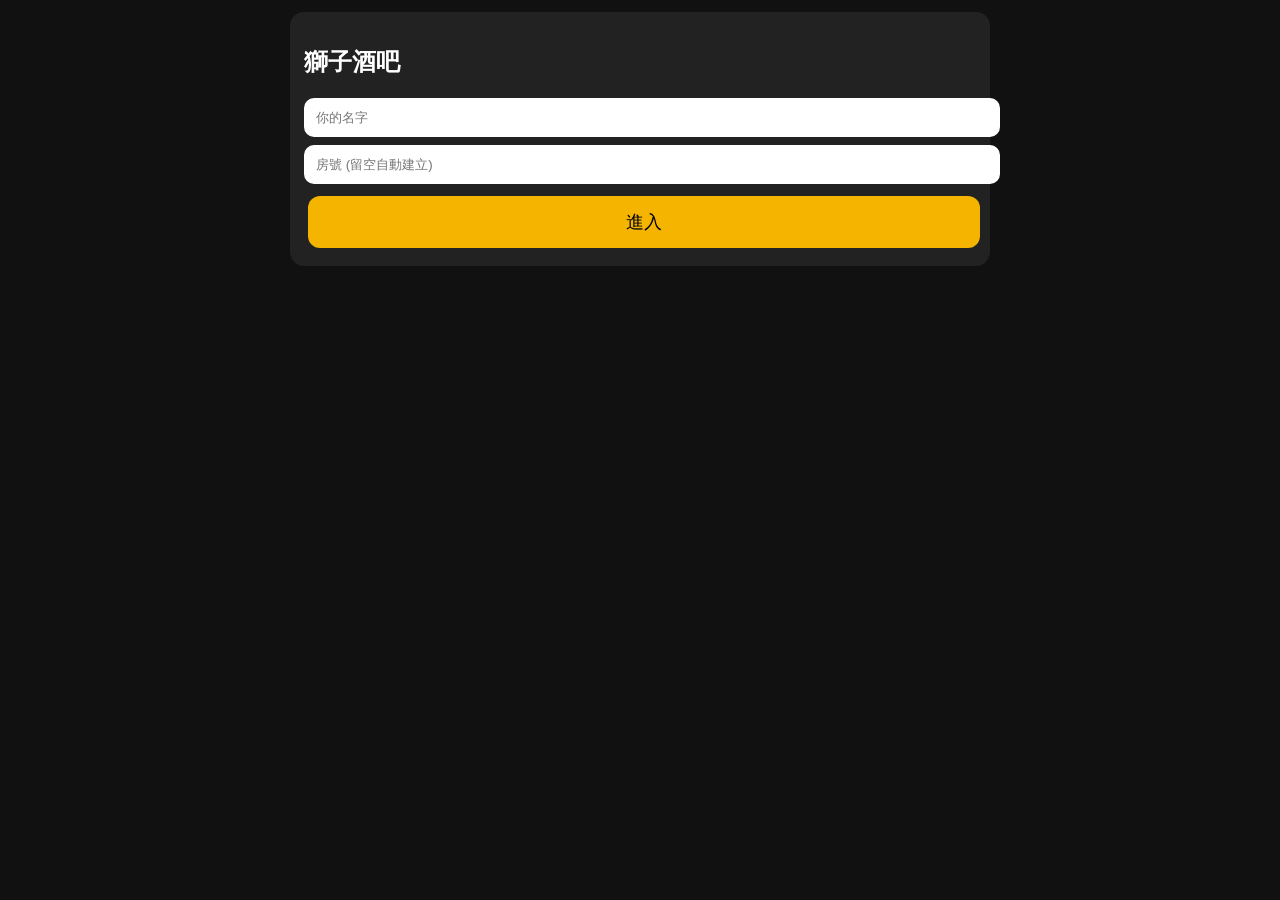
==== index.html @ 988f4940 "Create index.html" ====
<!DOCTYPE html>
<html lang="zh-TW">
<head>
<meta charset="UTF-8">
<meta name="viewport" content="width=device-width, initial-scale=1.0">
<title>獅子酒吧</title>
<style>
body {
    margin: 0;
    font-family: sans-serif;
    background: #111;
    color: white;
    padding: 12px;
}

.container {
    max-width: 700px;
    margin: auto;
}

.card {
    background: #222;
    border-radius: 14px;
    padding: 14px;
    margin-bottom: 12px;
}

button {
    min-height: 52px;
    padding: 12px;
    border: none;
    border-radius: 12px;
    font-size: 18px;
    margin: 4px;
    cursor: pointer;
    width: 100%;
}

.primary { background: #f4b400; color: black; }
.danger { background: #d93025; color: white; }
.secondary { background: #444; color: white; }

.hand {
    display: flex;
    flex-wrap: wrap;
    gap: 8px;
}

.cardBtn {
    flex: 1;
    min-width: 80px;
}

.selected {
    outline: 3px solid #00ff88;
}

.player {
    padding: 8px;
    border-bottom: 1px solid #333;
}

.log {
    max-height: 200px;
    overflow-y: auto;
    font-size: 14px;
}

input {
    width: 100%;
    padding: 12px;
    margin-bottom: 8px;
    border-radius: 10px;
    border: none;
}
</style>
</head>
<body>

<div class="container">

<div class="card" id="joinScreen">
    <h2>獅子酒吧</h2>
    <input id="nameInput" placeholder="你的名字">
    <input id="roomInput" placeholder="房號 (留空自動建立)">
    <button class="primary" onclick="connect()">進入</button>
</div>

<div id="gameScreen" style="display:none;">

<div class="card">
    <div id="roomInfo"></div>
    <div id="turnInfo"></div>
    <div id="rankInfo"></div>
</div>

<div class="card">
    <h3>玩家</h3>
    <div id="players"></div>
</div>

<div class="card">
    <h3>你的手牌</h3>
    <div class="hand" id="hand"></div>
</div>

<div class="card">
    <button class="primary" onclick="play()">出牌</button>
    <button class="danger" onclick="doubt()">質疑</button>
    <button class="secondary" onclick="passTurn()">Pass</button>
    <button class="secondary" onclick="startGame()">開始遊戲</button>
</div>

<div class="card">
    <h3>紀錄</h3>
    <div class="log" id="log"></div>
</div>

</div>
</div>

<script>
let socket;
let selected = [];
let myHand = [];
let myPid = localStorage.getItem("pid") || Math.random().toString(36).slice(2);

localStorage.setItem("pid", myPid);

function connect() {
    const name = document.getElementById("nameInput").value || "玩家";
    let room = document.getElementById("roomInput").value;

    if (!room) {
        room = Math.random().toString(36).substring(2,6).toUpperCase();
    }

    localStorage.setItem("room", room);

    const protocol = location.protocol === "https:" ? "wss" : "ws";
    socket = new WebSocket(`${protocol}://${location.host}/ws/${room}/${myPid}/${encodeURIComponent(name)}`);

    socket.onopen = () => {
        document.getElementById("joinScreen").style.display = "none";
        document.getElementById("gameScreen").style.display = "block";
    };

    socket.onmessage = (event) => {
        const msg = JSON.parse(event.data);

        if (msg.type === "state") {
            renderState(msg.state, msg.your_hand);
        }

        if (msg.type === "error") {
            alert(msg.msg);
        }

        if (msg.type === "reveal") {
            alert(
                `${msg.loser_name} 失敗！\n實際牌: ${msg.actual_cards.join(", ")}`
            );
        }
    };

    socket.onclose = () => {
        setTimeout(connect, 2000);
    };
}

function renderState(state, hand) {
    myHand = hand;

    document.getElementById("roomInfo").innerText = `房間: ${state.room_id}`;
    document.getElementById("turnInfo").innerText = `輪到: ${state.current_name || "-"}`;
    document.getElementById("rankInfo").innerText = `本輪牌型: ${state.table_rank}`;

    const playersDiv = document.getElementById("players");
    playersDiv.innerHTML = "";

    state.players.forEach(p => {
        playersDiv.innerHTML += `
            <div class="player">
                ${p.name} ❤️${p.hp} (${p.card_count}張)
            </div>
        `;
    });

    const handDiv = document.getElementById("hand");
    handDiv.innerHTML = "";

    hand.forEach((card, i) => {
        const btn = document.createElement("button");
        btn.className = "cardBtn secondary";
        btn.innerText = card;

        if (selected.includes(i)) btn.classList.add("selected");

        btn.onclick = () => toggleCard(i);

        handDiv.appendChild(btn);
    });

    document.getElementById("log").innerHTML =
        state.log.map(l => `<div>${l}</div>`).join("");
}

function toggleCard(i) {
    if (selected.includes(i)) {
        selected = selected.filter(x => x !== i);
    } else {
        if (selected.length < 3) selected.push(i);
    }

    renderState(lastState, myHand);
}

let lastState = {};

function send(action, extra = {}) {
    socket.send(JSON.stringify({ action, ...extra }));
}

function play() {
    send("play", { indices: selected });
    selected = [];
}

function doubt() {
    send("doubt");
}

function passTurn() {
    send("pass");
}

function startGame() {
    send("start");
}

const oldRender = renderState;
renderState = function(state, hand){
    lastState = state;
    oldRender(state, hand);
};
</script>

</body>
</html>
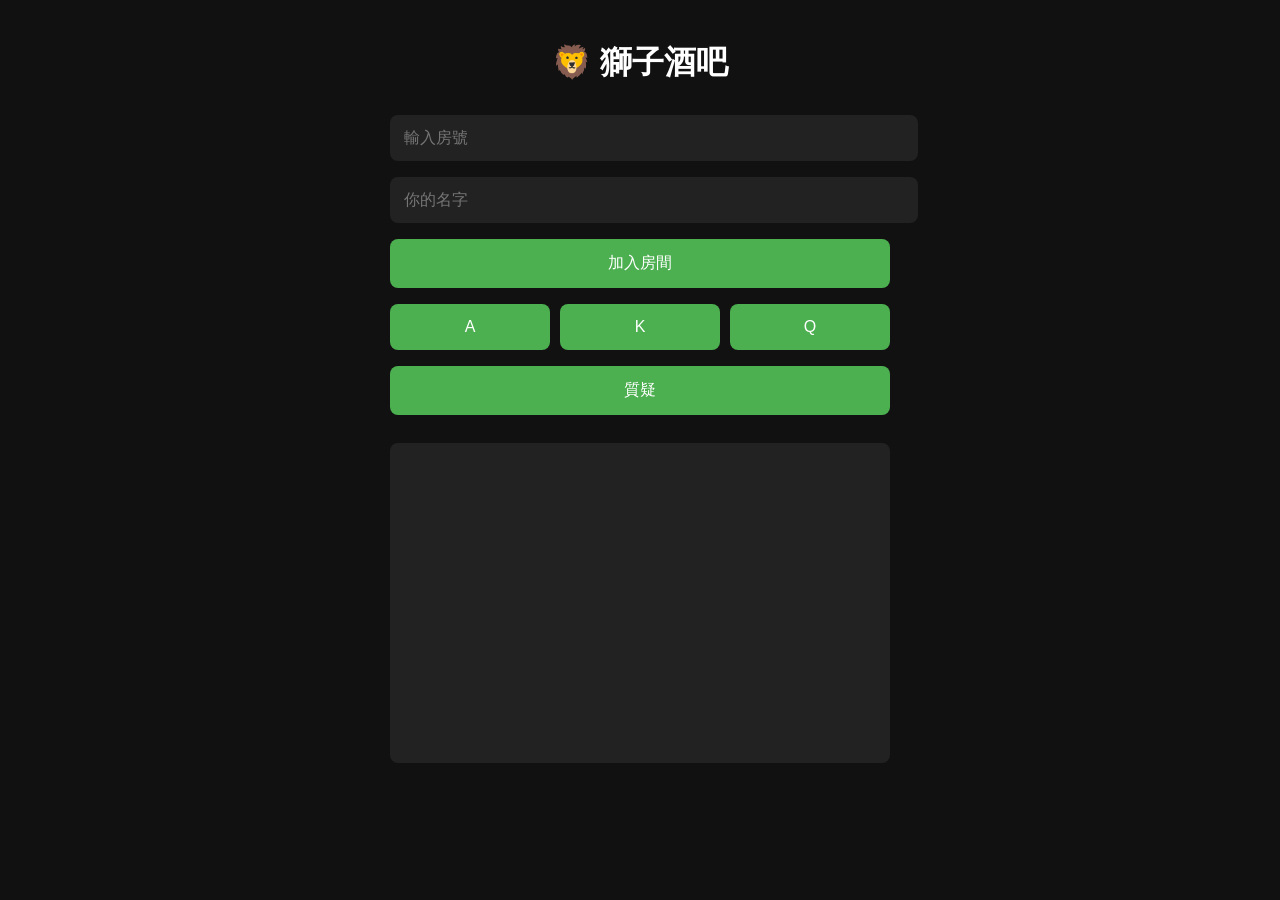
==== commit 73fa3591: "Update index.html" ====
--- a/index.html
+++ b/index.html
@@ -4,245 +4,156 @@
 <meta charset="UTF-8">
 <meta name="viewport" content="width=device-width, initial-scale=1.0">
 <title>獅子酒吧</title>
+
 <style>
 body {
     margin: 0;
-    font-family: sans-serif;
+    font-family: Arial, sans-serif;
     background: #111;
     color: white;
-    padding: 12px;
+    text-align: center;
 }
 
 .container {
-    max-width: 700px;
+    max-width: 500px;
     margin: auto;
+    padding: 20px;
 }
 
-.card {
+input, button {
+    width: 100%;
+    padding: 14px;
+    margin: 8px 0;
+    border: none;
+    border-radius: 8px;
+    font-size: 16px;
+}
+
+input {
     background: #222;
-    border-radius: 14px;
-    padding: 14px;
-    margin-bottom: 12px;
+    color: white;
 }
 
 button {
-    min-height: 52px;
-    padding: 12px;
-    border: none;
-    border-radius: 12px;
-    font-size: 18px;
-    margin: 4px;
+    background: #4CAF50;
+    color: white;
     cursor: pointer;
-    width: 100%;
 }
 
-.primary { background: #f4b400; color: black; }
-.danger { background: #d93025; color: white; }
-.secondary { background: #444; color: white; }
-
-.hand {
-    display: flex;
-    flex-wrap: wrap;
-    gap: 8px;
+button:hover {
+    opacity: 0.9;
 }
 
-.cardBtn {
-    flex: 1;
-    min-width: 80px;
+#log {
+    background: #222;
+    height: 300px;
+    overflow-y: auto;
+    padding: 10px;
+    border-radius: 8px;
+    text-align: left;
+    margin-top: 20px;
 }
 
-.selected {
-    outline: 3px solid #00ff88;
+.card-buttons {
+    display: flex;
+    gap: 10px;
 }
 
-.player {
-    padding: 8px;
-    border-bottom: 1px solid #333;
-}
-
-.log {
-    max-height: 200px;
-    overflow-y: auto;
-    font-size: 14px;
-}
-
-input {
-    width: 100%;
-    padding: 12px;
-    margin-bottom: 8px;
-    border-radius: 10px;
-    border: none;
+.card-buttons button {
+    flex: 1;
 }
 </style>
 </head>
 <body>
 
 <div class="container">
+    <h1>🦁 獅子酒吧</h1>
 
-<div class="card" id="joinScreen">
-    <h2>獅子酒吧</h2>
-    <input id="nameInput" placeholder="你的名字">
-    <input id="roomInput" placeholder="房號 (留空自動建立)">
-    <button class="primary" onclick="connect()">進入</button>
-</div>
+    <input id="room" placeholder="輸入房號">
+    <input id="player" placeholder="你的名字">
 
-<div id="gameScreen" style="display:none;">
+    <button onclick="connect()">加入房間</button>
 
-<div class="card">
-    <div id="roomInfo"></div>
-    <div id="turnInfo"></div>
-    <div id="rankInfo"></div>
-</div>
+    <div class="card-buttons">
+        <button onclick="playCard('A')">A</button>
+        <button onclick="playCard('K')">K</button>
+        <button onclick="playCard('Q')">Q</button>
+    </div>
 
-<div class="card">
-    <h3>玩家</h3>
-    <div id="players"></div>
-</div>
+    <button onclick="challenge()">質疑</button>
 
-<div class="card">
-    <h3>你的手牌</h3>
-    <div class="hand" id="hand"></div>
-</div>
-
-<div class="card">
-    <button class="primary" onclick="play()">出牌</button>
-    <button class="danger" onclick="doubt()">質疑</button>
-    <button class="secondary" onclick="passTurn()">Pass</button>
-    <button class="secondary" onclick="startGame()">開始遊戲</button>
-</div>
-
-<div class="card">
-    <h3>紀錄</h3>
-    <div class="log" id="log"></div>
-</div>
-
-</div>
+    <div id="log"></div>
 </div>
 
 <script>
 let socket;
-let selected = [];
-let myHand = [];
-let myPid = localStorage.getItem("pid") || Math.random().toString(36).slice(2);
+let playerName;
 
-localStorage.setItem("pid", myPid);
+function log(message) {
+    const logDiv = document.getElementById("log");
+    logDiv.innerHTML += "<div>" + message + "</div>";
+    logDiv.scrollTop = logDiv.scrollHeight;
+}
 
 function connect() {
-    const name = document.getElementById("nameInput").value || "玩家";
-    let room = document.getElementById("roomInput").value;
+    const room = document.getElementById("room").value;
+    playerName = document.getElementById("player").value;
 
-    if (!room) {
-        room = Math.random().toString(36).substring(2,6).toUpperCase();
+    if (!room || !playerName) {
+        alert("請輸入房號與名字");
+        return;
     }
 
-    localStorage.setItem("room", room);
-
     const protocol = location.protocol === "https:" ? "wss" : "ws";
-    socket = new WebSocket(`${protocol}://${location.host}/ws/${room}/${myPid}/${encodeURIComponent(name)}`);
+    socket = new WebSocket(`${protocol}://${location.host}/ws/${room}`);
 
     socket.onopen = () => {
-        document.getElementById("joinScreen").style.display = "none";
-        document.getElementById("gameScreen").style.display = "block";
+        log("已連線");
     };
 
     socket.onmessage = (event) => {
-        const msg = JSON.parse(event.data);
+        const data = JSON.parse(event.data);
 
-        if (msg.type === "state") {
-            renderState(msg.state, msg.your_hand);
+        if (data.type === "system") {
+            log("📢 " + data.message);
         }
 
-        if (msg.type === "error") {
-            alert(msg.msg);
+        if (data.type === "chat") {
+            log(data.message);
         }
 
-        if (msg.type === "reveal") {
-            alert(
-                `${msg.loser_name} 失敗！\n實際牌: ${msg.actual_cards.join(", ")}`
-            );
+        if (data.type === "play") {
+            log(`🎴 ${data.player} 打出 ${data.card}`);
+        }
+
+        if (data.type === "challenge") {
+            log(`⚠️ ${data.player} 發起質疑`);
         }
     };
 
     socket.onclose = () => {
-        setTimeout(connect, 2000);
+        log("連線中斷");
     };
 }
 
-function renderState(state, hand) {
-    myHand = hand;
+function playCard(card) {
+    if (!socket) return;
 
-    document.getElementById("roomInfo").innerText = `房間: ${state.room_id}`;
-    document.getElementById("turnInfo").innerText = `輪到: ${state.current_name || "-"}`;
-    document.getElementById("rankInfo").innerText = `本輪牌型: ${state.table_rank}`;
-
-    const playersDiv = document.getElementById("players");
-    playersDiv.innerHTML = "";
-
-    state.players.forEach(p => {
-        playersDiv.innerHTML += `
-            <div class="player">
-                ${p.name} ❤️${p.hp} (${p.card_count}張)
-            </div>
-        `;
-    });
-
-    const handDiv = document.getElementById("hand");
-    handDiv.innerHTML = "";
-
-    hand.forEach((card, i) => {
-        const btn = document.createElement("button");
-        btn.className = "cardBtn secondary";
-        btn.innerText = card;
-
-        if (selected.includes(i)) btn.classList.add("selected");
-
-        btn.onclick = () => toggleCard(i);
-
-        handDiv.appendChild(btn);
-    });
-
-    document.getElementById("log").innerHTML =
-        state.log.map(l => `<div>${l}</div>`).join("");
+    socket.send(JSON.stringify({
+        type: "play",
+        player: playerName,
+        card: card
+    }));
 }
 
-function toggleCard(i) {
-    if (selected.includes(i)) {
-        selected = selected.filter(x => x !== i);
-    } else {
-        if (selected.length < 3) selected.push(i);
-    }
+function challenge() {
+    if (!socket) return;
 
-    renderState(lastState, myHand);
+    socket.send(JSON.stringify({
+        type: "challenge",
+        player: playerName
+    }));
 }
-
-let lastState = {};
-
-function send(action, extra = {}) {
-    socket.send(JSON.stringify({ action, ...extra }));
-}
-
-function play() {
-    send("play", { indices: selected });
-    selected = [];
-}
-
-function doubt() {
-    send("doubt");
-}
-
-function passTurn() {
-    send("pass");
-}
-
-function startGame() {
-    send("start");
-}
-
-const oldRender = renderState;
-renderState = function(state, hand){
-    lastState = state;
-    oldRender(state, hand);
-};
 </script>
 
 </body>
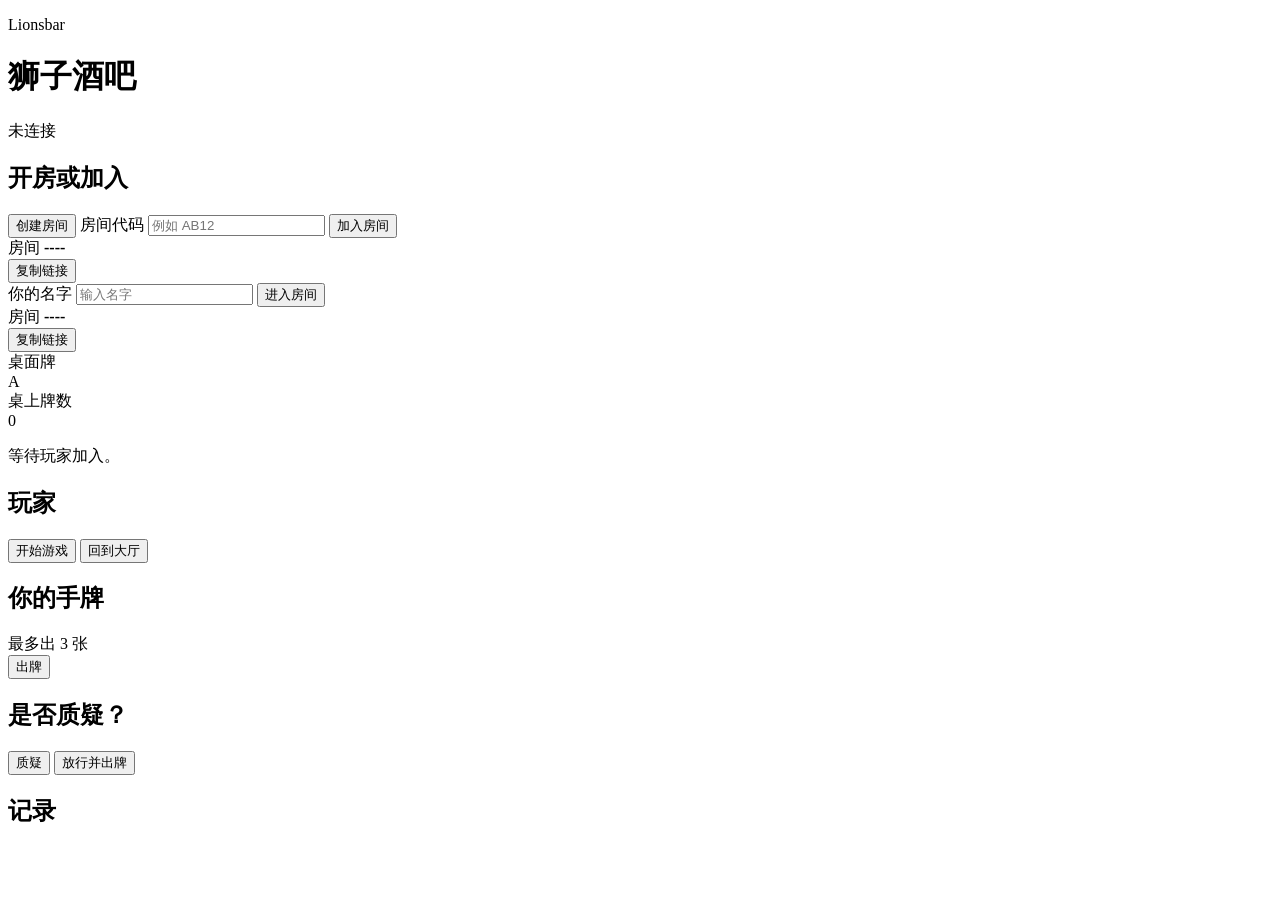
==== commit 36453a5b: "Add files via upload" ====
--- a/index.html
+++ b/index.html
@@ -1,160 +1,106 @@
-<!DOCTYPE html>
-<html lang="zh-TW">
-<head>
-<meta charset="UTF-8">
-<meta name="viewport" content="width=device-width, initial-scale=1.0">
-<title>獅子酒吧</title>
+<!doctype html>
+<html lang="zh-CN">
+  <head>
+    <meta charset="utf-8" />
+    <meta name="viewport" content="width=device-width, initial-scale=1, viewport-fit=cover" />
+    <title>狮子酒吧</title>
+    <link rel="stylesheet" href="/static/style.css" />
+  </head>
+  <body>
+    <main class="app">
+      <header class="topbar">
+        <div>
+          <p class="eyebrow">Lionsbar</p>
+          <h1>狮子酒吧</h1>
+        </div>
+        <div class="status" id="connectionStatus">未连接</div>
+      </header>
 
-<style>
-body {
-    margin: 0;
-    font-family: Arial, sans-serif;
-    background: #111;
-    color: white;
-    text-align: center;
-}
+      <section class="panel" id="homePanel">
+        <h2>开房或加入</h2>
+        <div class="stack">
+          <button class="primary" id="createRoomBtn">创建房间</button>
+          <label>
+            房间代码
+            <input id="roomInput" maxlength="6" autocomplete="off" placeholder="例如 AB12" />
+          </label>
+          <button id="joinByCodeBtn">加入房间</button>
+        </div>
+      </section>
 
-.container {
-    max-width: 500px;
-    margin: auto;
-    padding: 20px;
-}
+      <section class="panel hidden" id="joinPanel">
+        <div class="roomline">
+          <div>
+            <span class="muted">房间</span>
+            <strong id="roomCodeLabel">----</strong>
+          </div>
+          <button class="small" id="copyLinkBtn">复制链接</button>
+        </div>
+        <label>
+          你的名字
+          <input id="nameInput" maxlength="16" autocomplete="nickname" placeholder="输入名字" />
+        </label>
+        <button class="primary" id="enterRoomBtn">进入房间</button>
+      </section>
 
-input, button {
-    width: 100%;
-    padding: 14px;
-    margin: 8px 0;
-    border: none;
-    border-radius: 8px;
-    font-size: 16px;
-}
+      <section class="game hidden" id="gamePanel">
+        <section class="panel room-head">
+          <div>
+            <span class="muted">房间</span>
+            <strong id="gameRoomCode">----</strong>
+          </div>
+          <button class="small" id="copyLinkBtn2">复制链接</button>
+        </section>
 
-input {
-    background: #222;
-    color: white;
-}
+        <section class="panel">
+          <div class="round-grid">
+            <div>
+              <span class="muted">桌面牌</span>
+              <div class="rank" id="tableRank">A</div>
+            </div>
+            <div>
+              <span class="muted">桌上牌数</span>
+              <div class="rank secondary" id="tableCount">0</div>
+            </div>
+          </div>
+          <p class="turn" id="turnText">等待玩家加入。</p>
+          <div class="claim hidden" id="claimBox"></div>
+        </section>
 
-button {
-    background: #4CAF50;
-    color: white;
-    cursor: pointer;
-}
+        <section class="panel">
+          <div class="section-title">
+            <h2>玩家</h2>
+            <button class="small hidden" id="startGameBtn">开始游戏</button>
+            <button class="small hidden" id="rematchBtn">回到大厅</button>
+          </div>
+          <div class="players" id="playersList"></div>
+        </section>
 
-button:hover {
-    opacity: 0.9;
-}
+        <section class="panel" id="handPanel">
+          <div class="section-title">
+            <h2>你的手牌</h2>
+            <span class="muted" id="handHint">最多出 3 张</span>
+          </div>
+          <div class="hand" id="handCards"></div>
+          <button class="primary hidden" id="playCardsBtn">出牌</button>
+        </section>
 
-#log {
-    background: #222;
-    height: 300px;
-    overflow-y: auto;
-    padding: 10px;
-    border-radius: 8px;
-    text-align: left;
-    margin-top: 20px;
-}
+        <section class="panel hidden" id="challengePanel">
+          <h2>是否质疑？</h2>
+          <div class="actions">
+            <button class="danger" id="challengeBtn">质疑</button>
+            <button id="passBtn">放行并出牌</button>
+          </div>
+        </section>
 
-.card-buttons {
-    display: flex;
-    gap: 10px;
-}
+        <section class="panel">
+          <h2>记录</h2>
+          <div class="log" id="logList"></div>
+        </section>
+      </section>
+    </main>
 
-.card-buttons button {
-    flex: 1;
-}
-</style>
-</head>
-<body>
-
-<div class="container">
-    <h1>🦁 獅子酒吧</h1>
-
-    <input id="room" placeholder="輸入房號">
-    <input id="player" placeholder="你的名字">
-
-    <button onclick="connect()">加入房間</button>
-
-    <div class="card-buttons">
-        <button onclick="playCard('A')">A</button>
-        <button onclick="playCard('K')">K</button>
-        <button onclick="playCard('Q')">Q</button>
-    </div>
-
-    <button onclick="challenge()">質疑</button>
-
-    <div id="log"></div>
-</div>
-
-<script>
-let socket;
-let playerName;
-
-function log(message) {
-    const logDiv = document.getElementById("log");
-    logDiv.innerHTML += "<div>" + message + "</div>";
-    logDiv.scrollTop = logDiv.scrollHeight;
-}
-
-function connect() {
-    const room = document.getElementById("room").value;
-    playerName = document.getElementById("player").value;
-
-    if (!room || !playerName) {
-        alert("請輸入房號與名字");
-        return;
-    }
-
-    const protocol = location.protocol === "https:" ? "wss" : "ws";
-    socket = new WebSocket(`${protocol}://${location.host}/ws/${room}`);
-
-    socket.onopen = () => {
-        log("已連線");
-    };
-
-    socket.onmessage = (event) => {
-        const data = JSON.parse(event.data);
-
-        if (data.type === "system") {
-            log("📢 " + data.message);
-        }
-
-        if (data.type === "chat") {
-            log(data.message);
-        }
-
-        if (data.type === "play") {
-            log(`🎴 ${data.player} 打出 ${data.card}`);
-        }
-
-        if (data.type === "challenge") {
-            log(`⚠️ ${data.player} 發起質疑`);
-        }
-    };
-
-    socket.onclose = () => {
-        log("連線中斷");
-    };
-}
-
-function playCard(card) {
-    if (!socket) return;
-
-    socket.send(JSON.stringify({
-        type: "play",
-        player: playerName,
-        card: card
-    }));
-}
-
-function challenge() {
-    if (!socket) return;
-
-    socket.send(JSON.stringify({
-        type: "challenge",
-        player: playerName
-    }));
-}
-</script>
-
-</body>
+    <div class="toast hidden" id="toast"></div>
+    <script src="/static/app.js" defer></script>
+  </body>
 </html>
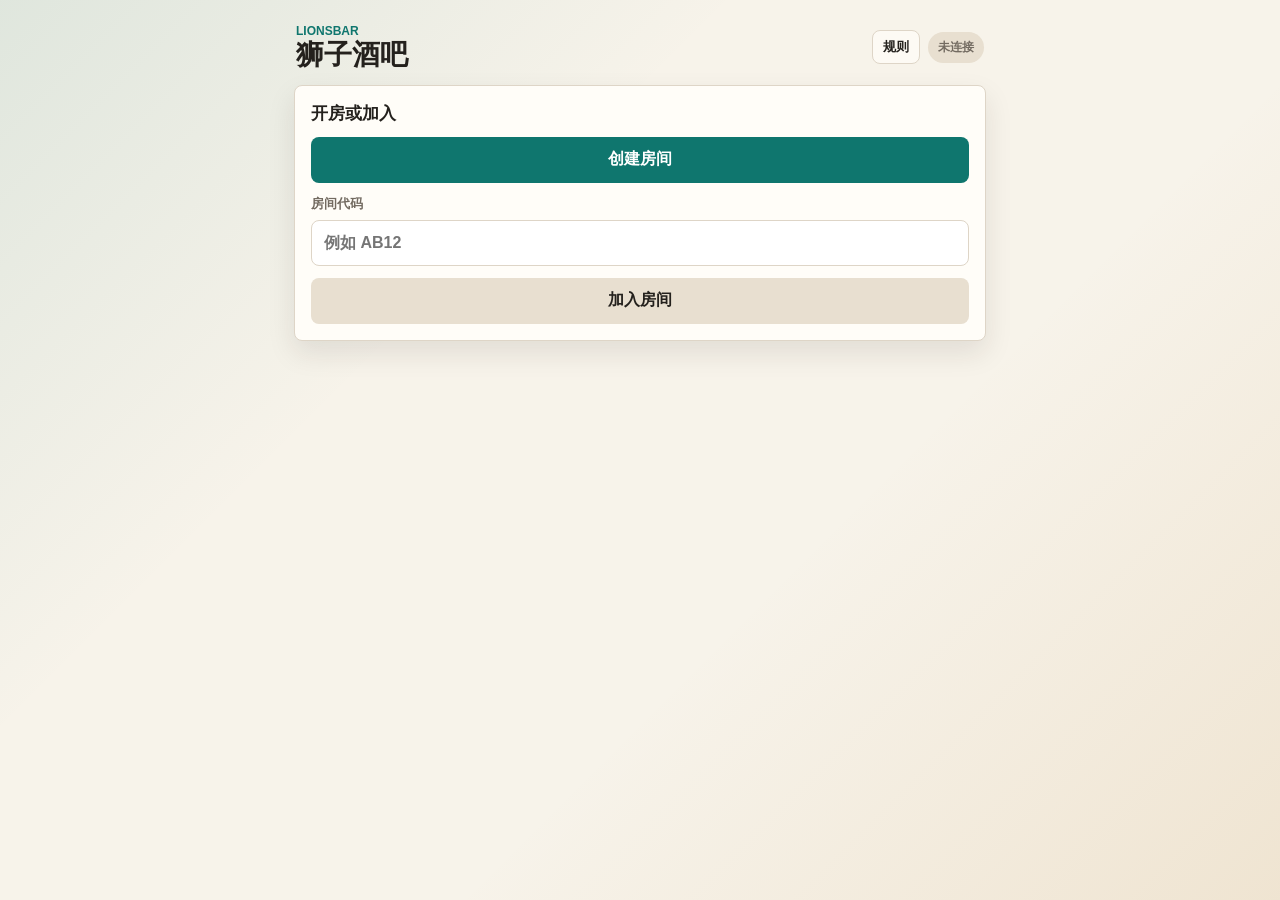
==== commit b0ca4a14: "Add files via upload" ====
--- a/index.html
+++ b/index.html
@@ -4,6 +4,12 @@
     <meta charset="utf-8" />
     <meta name="viewport" content="width=device-width, initial-scale=1, viewport-fit=cover" />
     <title>狮子酒吧</title>
+    <link rel="icon" type="image/png" href="/static/lion.png" />
+    <meta property="og:title" content="狮子酒吧" />
+    <meta property="og:description" content="2–6 人联机桌游。出牌、撒谎、质疑——最后活下来的人才是赢家。" />
+    <meta property="og:image" content="https://lionsbar-web.onrender.com/static/lion.png" />
+    <meta property="og:url" content="https://lionsbar-web.onrender.com" />
+    <meta property="og:type" content="website" />
     <link rel="stylesheet" href="/static/style.css" />
   </head>
   <body>
@@ -13,9 +19,11 @@
           <p class="eyebrow">Lionsbar</p>
           <h1>狮子酒吧</h1>
         </div>
-        <div class="status" id="connectionStatus">未连接</div>
+        <div class="top-actions">
+          <button class="small ghost" id="rulesBtn" type="button">规则</button>
+          <div class="status" id="connectionStatus">未连接</div>
+        </div>
       </header>
-
       <section class="panel" id="homePanel">
         <h2>开房或加入</h2>
         <div class="stack">
@@ -27,7 +35,6 @@
           <button id="joinByCodeBtn">加入房间</button>
         </div>
       </section>
-
       <section class="panel hidden" id="joinPanel">
         <div class="roomline">
           <div>
@@ -42,7 +49,6 @@
         </label>
         <button class="primary" id="enterRoomBtn">进入房间</button>
       </section>
-
       <section class="game hidden" id="gamePanel">
         <section class="panel room-head">
           <div>
@@ -51,7 +57,6 @@
           </div>
           <button class="small" id="copyLinkBtn2">复制链接</button>
         </section>
-
         <section class="panel">
           <div class="round-grid">
             <div>
@@ -66,7 +71,6 @@
           <p class="turn" id="turnText">等待玩家加入。</p>
           <div class="claim hidden" id="claimBox"></div>
         </section>
-
         <section class="panel">
           <div class="section-title">
             <h2>玩家</h2>
@@ -75,7 +79,6 @@
           </div>
           <div class="players" id="playersList"></div>
         </section>
-
         <section class="panel" id="handPanel">
           <div class="section-title">
             <h2>你的手牌</h2>
@@ -84,7 +87,6 @@
           <div class="hand" id="handCards"></div>
           <button class="primary hidden" id="playCardsBtn">出牌</button>
         </section>
-
         <section class="panel hidden" id="challengePanel">
           <h2>是否质疑？</h2>
           <div class="actions">
@@ -92,14 +94,79 @@
             <button id="passBtn">放行并出牌</button>
           </div>
         </section>
-
         <section class="panel">
           <h2>记录</h2>
           <div class="log" id="logList"></div>
         </section>
       </section>
     </main>
-
+    <div class="modal hidden" id="rulesModal" aria-hidden="true">
+      <div class="modal-backdrop" id="rulesBackdrop"></div>
+      <section class="rules-dialog" role="dialog" aria-modal="true" aria-labelledby="rulesTitle">
+        <div class="section-title">
+          <div>
+            <p class="eyebrow">How to play</p>
+            <h2 id="rulesTitle">狮子酒吧规则</h2>
+          </div>
+          <button class="small" id="closeRulesBtn" type="button" aria-label="关闭规则">关闭</button>
+        </div>
+        <div class="rules-content">
+          <section class="rules-card">
+            <h3>基本流程</h3>
+            <dl class="rules-list">
+              <div>
+                <dt>桌面牌</dt>
+                <dd>每轮会指定一种桌面牌，例如 A、K 或 Q。所有玩家只能宣称自己出的牌符合桌面牌，就算其实不是。</dd>
+              </div>
+              <div>
+                <dt>出牌</dt>
+                <dd>轮到你时，可以从手牌中出 1-3 张牌。Joker 是万能牌，永远可以当作桌面牌。</dd>
+              </div>
+              <div>
+                <dt>出牌后</dt>
+                <dd>下一位玩家要先决定：质疑并翻开上一位的牌，或不质疑并轮到自己出牌。</dd>
+              </div>
+              <div>
+                <dt>质疑结果</dt>
+                <dd>质疑成功时，说谎者扣 1 HP；质疑失败时，质疑者扣 1 HP。</dd>
+              </div>
+              <div>
+                <dt>回合结束</dt>
+                <dd>只要有人质疑并翻牌，该轮立刻结束，重新发牌并指定新的桌面牌。</dd>
+              </div>
+              <div>
+                <dt>下一轮</dt>
+                <dd>刚刚扣血的玩家先出牌；如果该玩家被淘汰，则由下一位存活玩家开始。</dd>
+              </div>
+              <div>
+                <dt>手牌出光</dt>
+                <dd>本轮没有手牌的玩家会被跳过；如果只剩一位玩家有手牌，该玩家必须质疑。</dd>
+              </div>
+              <div>
+                <dt>胜利</dt>
+                <dd>活到最后的人获胜。</dd>
+              </div>
+            </dl>
+          </section>
+          <section class="rules-card">
+            <h3>牌组信息</h3>
+            <p class="rules-note">每轮会依照存活玩家人数重新建立牌组。</p>
+            <div class="deck-grid">
+              <div><strong>2 人</strong><span>A/K/Q 各 3 张 + Joker 1 张 = 10 张</span></div>
+              <div><strong>3 人</strong><span>A/K/Q 各 4 张 + Joker 3 张 = 15 张</span></div>
+              <div><strong>4 人</strong><span>A/K/Q 各 6 张 + Joker 2 张 = 20 张</span></div>
+              <div><strong>5 人</strong><span>A/K/Q 各 7 张 + Joker 4 张 = 25 张</span></div>
+              <div><strong>6 人</strong><span>A/K/Q 各 9 张 + Joker 3 张 = 30 张</span></div>
+            </div>
+            <div class="rules-summary">
+              <span>起始手牌：5 张</span>
+              <span>起始血量：5 HP</span>
+              <span>每次最多出牌：3 张</span>
+            </div>
+          </section>
+        </div>
+      </section>
+    </div>
     <div class="toast hidden" id="toast"></div>
     <script src="/static/app.js" defer></script>
   </body>
--- a/static/style.css
+++ b/static/style.css
@@ -0,0 +1,531 @@
+:root {
+  color-scheme: light;
+  --bg: #f7f3ea;
+  --panel: #fffdf8;
+  --ink: #24211d;
+  --muted: #736b61;
+  --line: #ded5c7;
+  --accent: #0f766e;
+  --accent-dark: #0b5f59;
+  --danger: #c2410c;
+  --danger-dark: #9a3412;
+  --gold: #b7791f;
+  --shadow: 0 12px 28px rgba(36, 33, 29, 0.1);
+}
+
+* {
+  box-sizing: border-box;
+}
+
+body {
+  min-height: 100svh;
+  margin: 0;
+  background:
+    linear-gradient(135deg, rgba(15, 118, 110, 0.1), transparent 34%),
+    linear-gradient(315deg, rgba(183, 121, 31, 0.12), transparent 38%),
+    var(--bg);
+  color: var(--ink);
+  font-family: -apple-system, BlinkMacSystemFont, "Segoe UI", "Microsoft YaHei", sans-serif;
+  letter-spacing: 0;
+}
+
+.app {
+  width: min(720px, 100%);
+  margin: 0 auto;
+  padding: 18px 14px 28px;
+}
+
+.topbar {
+  display: flex;
+  align-items: center;
+  justify-content: space-between;
+  gap: 12px;
+  padding: 6px 2px 14px;
+}
+
+.top-actions {
+  display: flex;
+  flex: 0 0 auto;
+  align-items: center;
+  gap: 8px;
+}
+
+.eyebrow {
+  margin: 0 0 2px;
+  color: var(--accent);
+  font-size: 12px;
+  font-weight: 800;
+  text-transform: uppercase;
+}
+
+h1,
+h2,
+p {
+  margin-top: 0;
+}
+
+h1 {
+  margin-bottom: 0;
+  font-size: 28px;
+  line-height: 1.1;
+}
+
+h2 {
+  margin-bottom: 12px;
+  font-size: 17px;
+}
+
+.panel {
+  margin-bottom: 12px;
+  padding: 16px;
+  background: var(--panel);
+  border: 1px solid var(--line);
+  border-radius: 8px;
+  box-shadow: var(--shadow);
+}
+
+.game {
+  padding-bottom: 80px;
+}
+
+.hidden {
+  display: none !important;
+}
+
+.stack {
+  display: grid;
+  gap: 12px;
+}
+
+label {
+  display: grid;
+  gap: 7px;
+  color: var(--muted);
+  font-size: 13px;
+  font-weight: 700;
+}
+
+input {
+  width: 100%;
+  min-height: 46px;
+  padding: 10px 12px;
+  border: 1px solid var(--line);
+  border-radius: 8px;
+  background: #ffffff;
+  color: var(--ink);
+  font: inherit;
+  font-size: 16px;
+}
+
+button {
+  min-height: 46px;
+  padding: 10px 14px;
+  border: 0;
+  border-radius: 8px;
+  background: #e8dfd0;
+  color: var(--ink);
+  font: inherit;
+  font-weight: 800;
+  cursor: pointer;
+  touch-action: manipulation;
+}
+
+button:disabled {
+  cursor: not-allowed;
+  opacity: 0.55;
+}
+
+.ghost {
+  border: 1px solid var(--line);
+  background: rgba(255, 253, 248, 0.78);
+}
+
+.primary {
+  background: var(--accent);
+  color: white;
+}
+
+.primary:active {
+  background: var(--accent-dark);
+}
+
+.danger {
+  background: var(--danger);
+  color: white;
+}
+
+.danger:active {
+  background: var(--danger-dark);
+}
+
+.small {
+  min-height: 34px;
+  padding: 7px 10px;
+  font-size: 13px;
+}
+
+.status {
+  flex: 0 0 auto;
+  padding: 7px 10px;
+  border-radius: 999px;
+  background: #e8dfd0;
+  color: var(--muted);
+  font-size: 12px;
+  font-weight: 800;
+}
+
+.status.online {
+  background: #d9f2e7;
+  color: #166534;
+}
+
+.status.offline {
+  background: #fee2e2;
+  color: #991b1b;
+}
+
+.roomline,
+.room-head,
+.section-title {
+  display: flex;
+  align-items: center;
+  justify-content: space-between;
+  gap: 10px;
+}
+
+.muted {
+  color: var(--muted);
+  font-size: 12px;
+  font-weight: 700;
+}
+
+#roomCodeLabel,
+#gameRoomCode {
+  display: block;
+  margin-top: 2px;
+  font-size: 22px;
+  letter-spacing: 1px;
+}
+
+.round-grid {
+  display: grid;
+  grid-template-columns: 1fr 1fr;
+  gap: 10px;
+}
+
+.rank {
+  margin-top: 4px;
+  color: var(--gold);
+  font-size: 42px;
+  font-weight: 900;
+  line-height: 1;
+}
+
+.rank.secondary {
+  color: var(--accent);
+}
+
+.turn {
+  margin: 14px 0 0;
+  color: var(--ink);
+  font-weight: 800;
+  line-height: 1.45;
+}
+
+.claim {
+  margin-top: 12px;
+  padding: 10px;
+  border-radius: 8px;
+  background: #f1eadf;
+  color: var(--ink);
+  font-weight: 700;
+  line-height: 1.4;
+}
+
+.players {
+  display: grid;
+  gap: 8px;
+}
+
+.player {
+  display: grid;
+  grid-template-columns: 1fr auto;
+  gap: 8px;
+  align-items: center;
+  padding: 10px;
+  border: 1px solid var(--line);
+  border-radius: 8px;
+  background: #fffaf0;
+}
+
+.player.current {
+  border-color: var(--accent);
+  background: #effaf7;
+}
+
+.player.dead {
+  opacity: 0.58;
+}
+
+.player-name {
+  overflow-wrap: anywhere;
+  font-weight: 900;
+}
+
+.player-meta {
+  margin-top: 4px;
+  color: var(--muted);
+  font-size: 12px;
+}
+
+.hearts {
+  color: #dc2626;
+  font-size: 16px;
+  white-space: nowrap;
+}
+
+.hand {
+  display: grid;
+  grid-template-columns: repeat(auto-fit, minmax(72px, 1fr));
+  gap: 8px;
+  margin-bottom: 12px;
+}
+
+.card {
+  min-height: 76px;
+  border: 2px solid var(--line);
+  background: #ffffff;
+  color: var(--ink);
+  font-size: 18px;
+}
+
+.card.selected {
+  border-color: var(--accent);
+  background: #d9f2e7;
+  color: var(--accent-dark);
+}
+
+.card:disabled {
+  opacity: 0.85;
+}
+
+.actions {
+  display: grid;
+  grid-template-columns: 1fr 1fr;
+  gap: 10px;
+}
+
+.log {
+  display: grid;
+  gap: 8px;
+  max-height: 260px;
+  overflow: auto;
+  padding-right: 4px;
+}
+
+.log-line {
+  padding: 9px 10px;
+  border-radius: 8px;
+  background: #f5efe5;
+  color: var(--ink);
+  font-size: 13px;
+  line-height: 1.45;
+}
+
+.log-line.reveal,
+.log-line.winner {
+  background: #fff1e6;
+  color: #7c2d12;
+  font-weight: 800;
+}
+
+.log-line.system {
+  background: #edf7f5;
+  color: #134e4a;
+}
+
+.toast {
+  position: fixed;
+  right: 14px;
+  bottom: 16px;
+  left: 14px;
+  z-index: 10;
+  max-width: 720px;
+  margin: 0 auto;
+  padding: 12px 14px;
+  border-radius: 8px;
+  background: #24211d;
+  color: white;
+  font-weight: 800;
+  box-shadow: var(--shadow);
+}
+
+.modal {
+  position: fixed;
+  inset: 0;
+  z-index: 20;
+  display: grid;
+  place-items: center;
+  padding: 18px 14px;
+}
+
+.modal-backdrop {
+  position: absolute;
+  inset: 0;
+  background: rgba(36, 33, 29, 0.42);
+  backdrop-filter: blur(3px);
+}
+
+.rules-dialog {
+  position: relative;
+  width: min(720px, 100%);
+  max-height: min(820px, calc(100svh - 36px));
+  overflow: auto;
+  padding: 18px;
+  border: 1px solid var(--line);
+  border-radius: 12px;
+  background:
+    linear-gradient(145deg, rgba(15, 118, 110, 0.08), transparent 36%),
+    var(--panel);
+  box-shadow: 0 24px 70px rgba(36, 33, 29, 0.28);
+}
+
+.rules-content {
+  display: grid;
+  gap: 12px;
+}
+
+.rules-card {
+  padding: 14px;
+  border: 1px solid var(--line);
+  border-radius: 10px;
+  background: rgba(255, 250, 240, 0.82);
+}
+
+.rules-card h3 {
+  margin: 0 0 12px;
+  font-size: 16px;
+}
+
+.rules-list {
+  display: grid;
+  gap: 10px;
+  margin: 0;
+}
+
+.rules-list div {
+  display: grid;
+  grid-template-columns: 86px 1fr;
+  gap: 10px;
+  padding-bottom: 10px;
+  border-bottom: 1px solid rgba(222, 213, 199, 0.78);
+}
+
+.rules-list div:last-child {
+  padding-bottom: 0;
+  border-bottom: 0;
+}
+
+.rules-list dt {
+  color: var(--accent-dark);
+  font-weight: 900;
+}
+
+.rules-list dd {
+  margin: 0;
+  color: var(--ink);
+  line-height: 1.65;
+}
+
+.rules-note {
+  margin-bottom: 12px;
+  color: var(--muted);
+  font-size: 13px;
+  font-weight: 700;
+}
+
+.deck-grid {
+  display: grid;
+  gap: 8px;
+}
+
+.deck-grid div {
+  display: grid;
+  grid-template-columns: 64px 1fr;
+  gap: 10px;
+  align-items: center;
+  padding: 10px;
+  border-radius: 8px;
+  background: #f5efe5;
+}
+
+.deck-grid strong {
+  color: var(--gold);
+}
+
+.deck-grid span {
+  line-height: 1.45;
+}
+
+.rules-summary {
+  display: flex;
+  flex-wrap: wrap;
+  gap: 8px;
+  margin-top: 12px;
+}
+
+.rules-summary span {
+  padding: 7px 10px;
+  border-radius: 999px;
+  background: #edf7f5;
+  color: #134e4a;
+  font-size: 12px;
+  font-weight: 900;
+}
+
+@media (max-width: 420px) {
+  .app {
+    padding: 14px 10px 24px;
+  }
+
+  h1 {
+    font-size: 24px;
+  }
+
+  .panel {
+    padding: 13px;
+  }
+
+  .round-grid,
+  .actions {
+    grid-template-columns: 1fr;
+  }
+
+  .section-title {
+    align-items: flex-start;
+    flex-direction: column;
+  }
+
+  .section-title .small {
+    width: 100%;
+  }
+
+  .topbar {
+    align-items: flex-start;
+  }
+
+  .top-actions {
+    align-items: flex-end;
+    flex-direction: column;
+  }
+
+  .rules-dialog {
+    padding: 14px;
+  }
+
+  .rules-list div,
+  .deck-grid div {
+    grid-template-columns: 1fr;
+    gap: 4px;
+  }
+}
